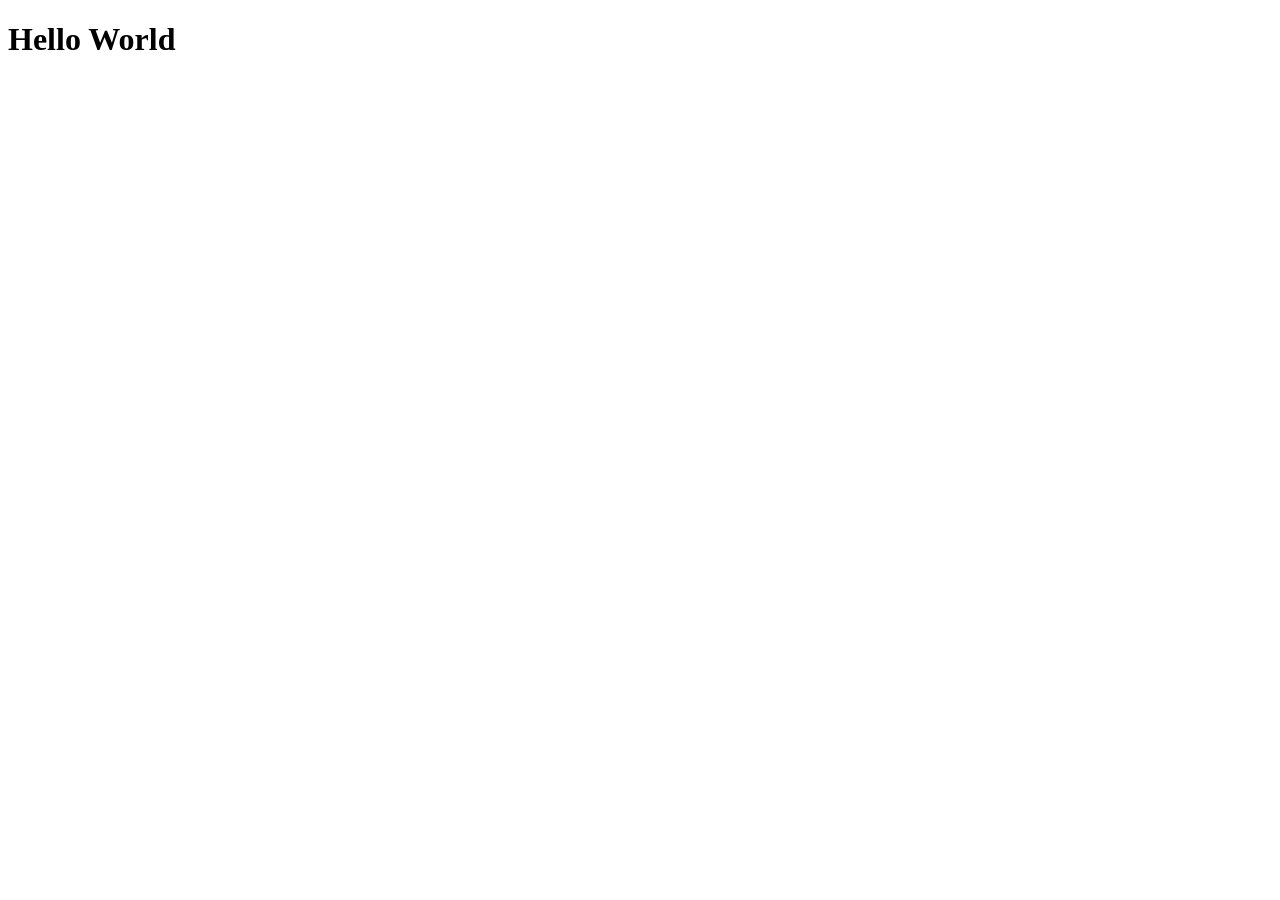
==== index.html @ dc23937b "github.io" ====
<!DOCTYPE html>
<html lang="en">
<head>
    <meta charset="UTF-8">
    <meta name="viewport" content="width=device-width, initial-scale=1.0">
    <title>Document</title>
</head>
<body>
    <h1>Hello World</h1>
</body>
</html>
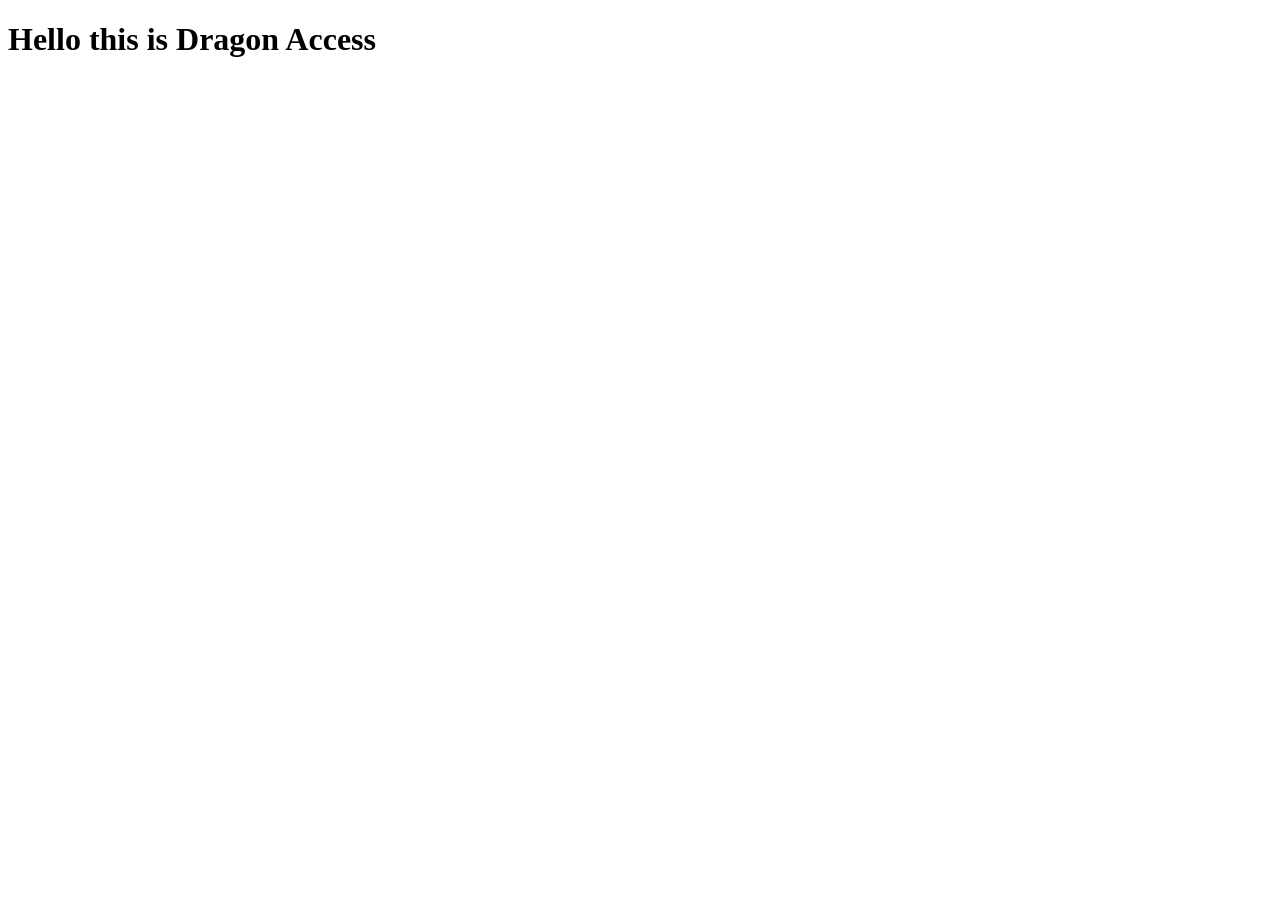
==== commit 41f536f6: "github.io" ====
--- a/index.html
+++ b/index.html
@@ -3,9 +3,9 @@
 <head>
     <meta charset="UTF-8">
     <meta name="viewport" content="width=device-width, initial-scale=1.0">
-    <title>Document</title>
+    <title>DragonJ</title>
 </head>
 <body>
-    <h1>Hello World</h1>
+    <h1>Hello this is Dragon Access</h1>
 </body>
 </html>
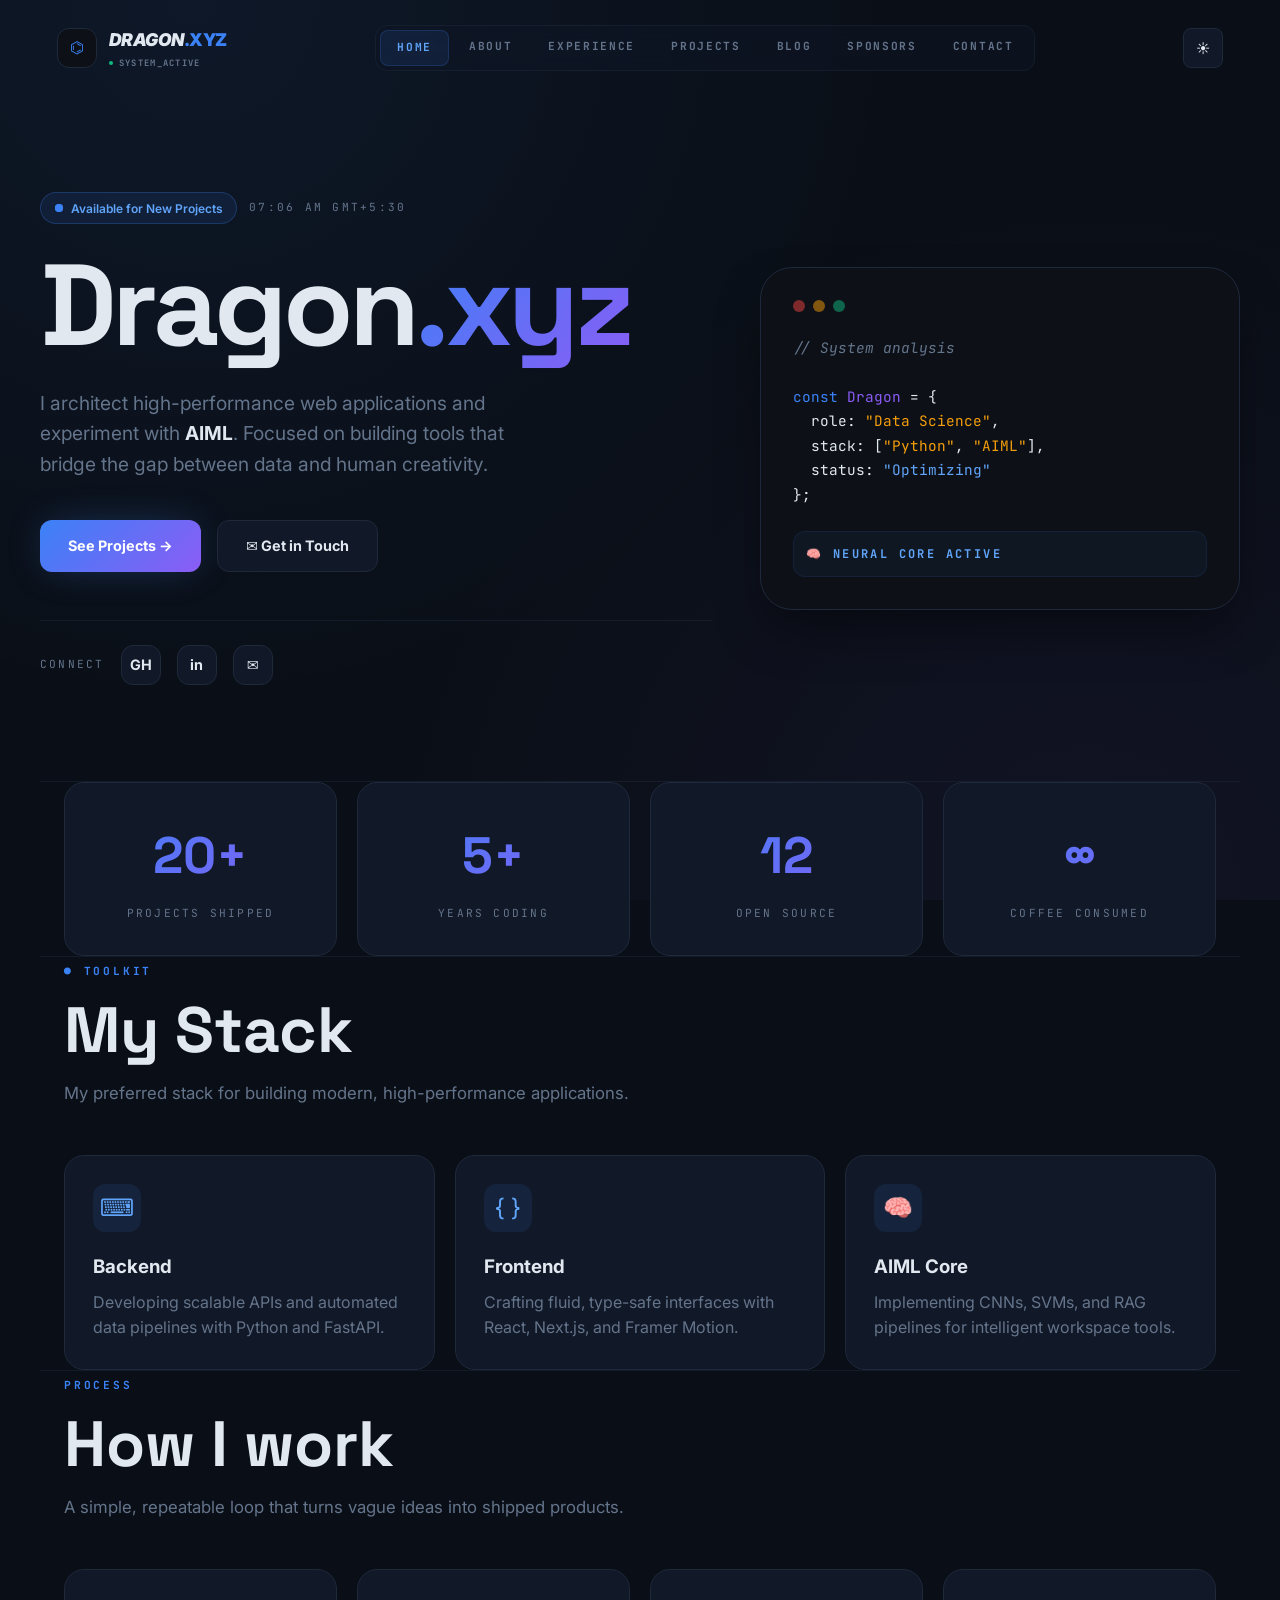
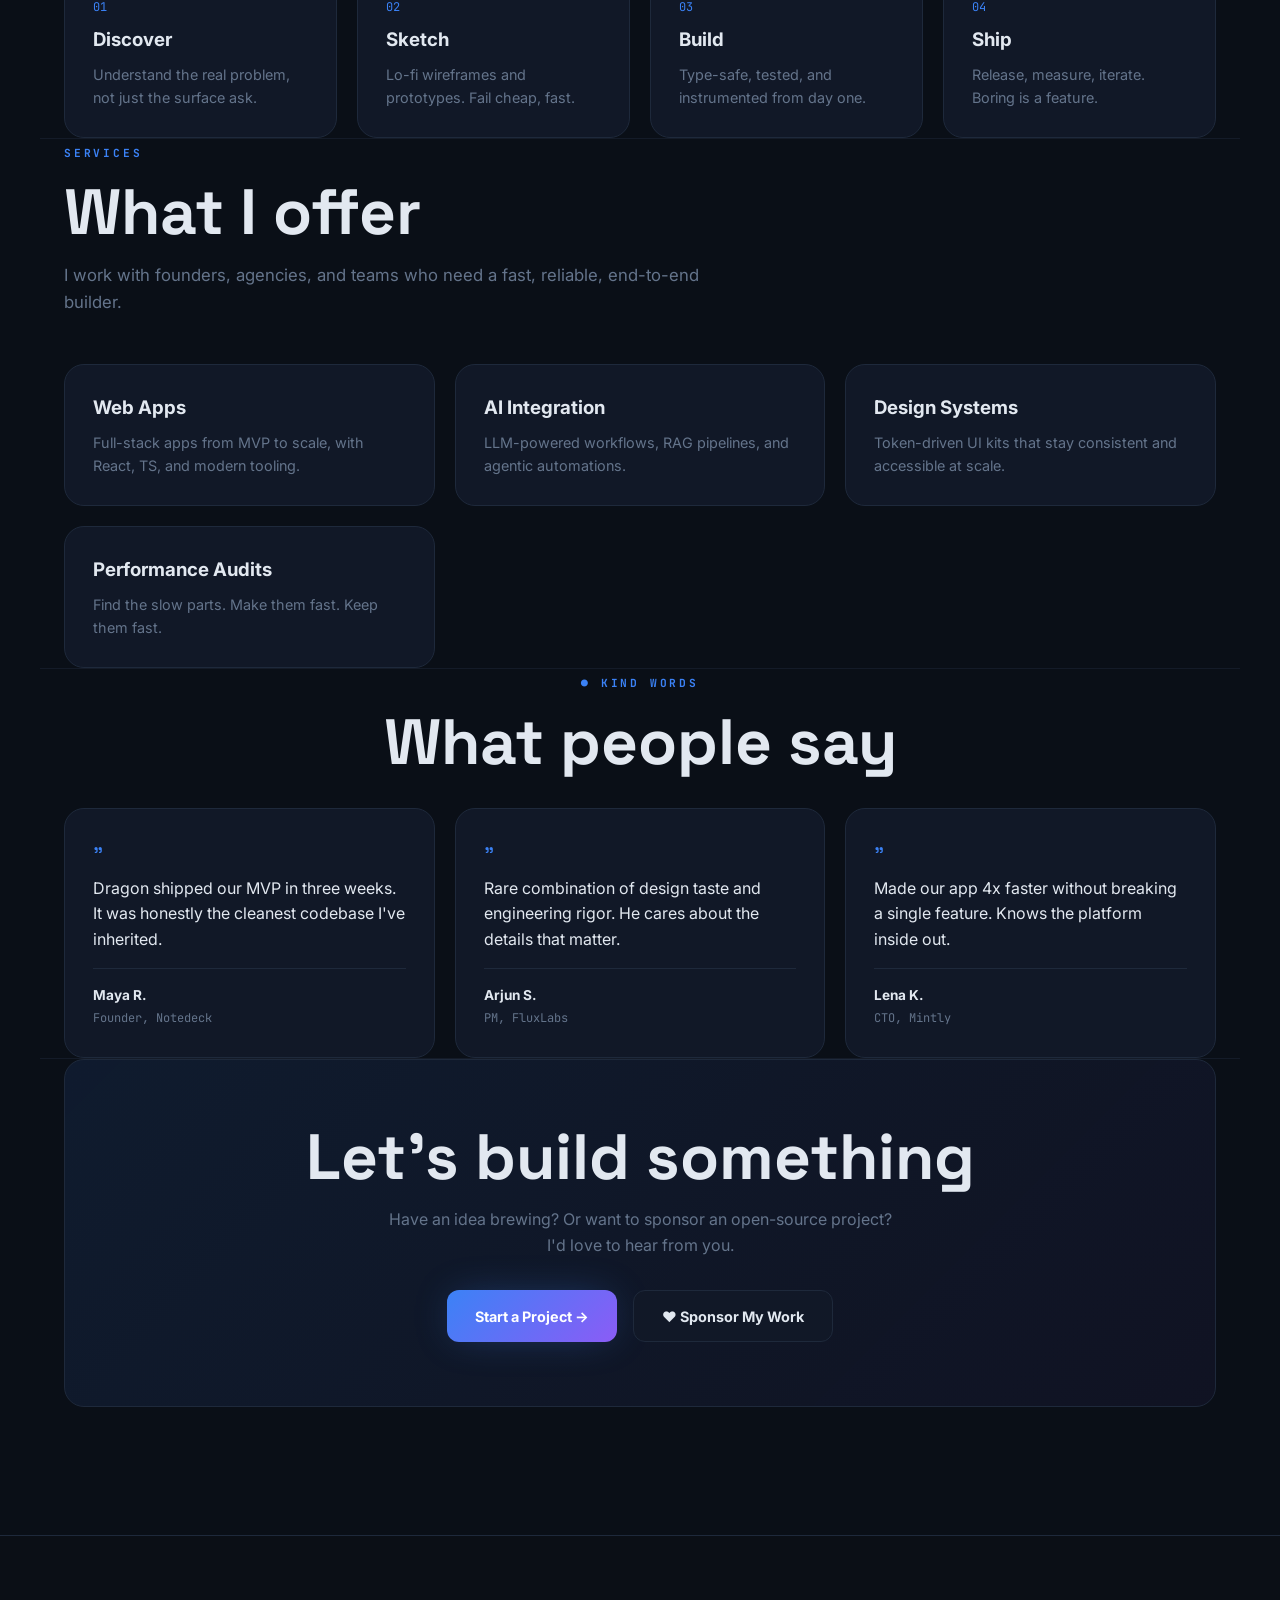
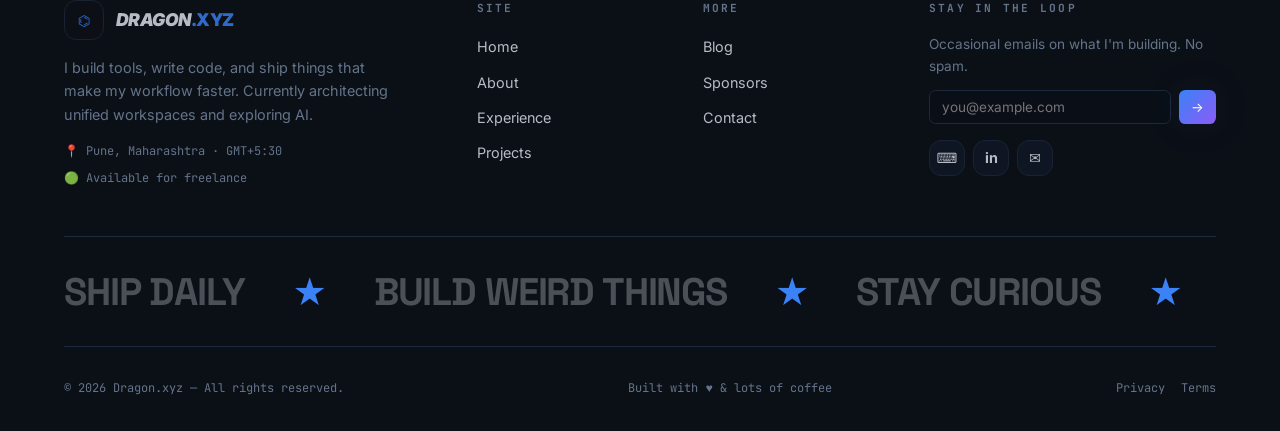
==== commit 1f2bd241: "updated" ====
--- a/index.html
+++ b/index.html
@@ -1,11 +1,133 @@
-<!DOCTYPE html>
-<html lang="en">
+<!doctype html>
+<html lang="en" class="dark">
 <head>
-    <meta charset="UTF-8">
-    <meta name="viewport" content="width=device-width, initial-scale=1.0">
-    <title>DragonJ</title>
+  <meta charset="UTF-8" />
+  <meta name="viewport" content="width=device-width, initial-scale=1" />
+  <title>Dragon.xyz — Coder · Creator · Hacker</title>
+  <meta name="description" content="Personal portfolio of a developer building tools, writing code, and shipping things." />
+  <link rel="preconnect" href="https://fonts.googleapis.com">
+  <link rel="preconnect" href="https://fonts.gstatic.com" crossorigin>
+  <link href="https://fonts.googleapis.com/css2?family=Inter:wght@400;500;600;700;900&family=JetBrains+Mono:wght@400;700&family=Space+Grotesk:wght@400;700;900&display=swap" rel="stylesheet">
+  <link rel="stylesheet" href="/styles.css" />
 </head>
 <body>
-    <h1>Hello this is Dragon Access</h1>
+  <main>
+    <!-- HERO -->
+    <section class="container hero">
+      <div class="hero-grid">
+        <div>
+          <div style="display:flex; align-items:center; gap:.75rem; margin-bottom:1.5rem">
+            <div class="live-pill"><span class="ping"></span> Available for New Projects</div>
+            <span class="font-mono" style="font-size:.7rem; color:var(--muted); text-transform:uppercase; letter-spacing:.2em" id="clock">— GMT+5:30</span>
+          </div>
+          <h1>Dragon<span class="text-gradient">.xyz</span></h1>
+          <p class="lead">I architect high-performance web applications and experiment with <strong style="color:var(--text)">AIML</strong>. Focused on building tools that bridge the gap between data and human creativity.</p>
+          <div class="hero-actions">
+            <a href="/clono/projects/" class="btn btn-primary">See Projects →</a>
+            <a href="/clono/contact/" class="btn">✉ Get in Touch</a>
+          </div>
+          <div style="display:flex; align-items:center; gap:1rem; padding-top:1.5rem; border-top:1px solid rgba(30,41,59,.5)">
+            <span class="font-mono" style="font-size:.7rem; color:var(--muted); text-transform:uppercase; letter-spacing:.2em">Connect</span>
+            <a href="https://github.com/DragonJ-Mj" class="btn" style="padding:.5rem; width:40px; height:40px; justify-content:center">GH</a>
+            <a href="https://linkedin.com/in/dragonmj" class="btn" style="padding:.5rem; width:40px; height:40px; justify-content:center">in</a>
+            <a href="mailto:imdragonmj@gmail.com" class="btn" style="padding:.5rem; width:40px; height:40px; justify-content:center">✉</a>
+          </div>
+        </div>
+
+        <div class="code-card">
+          <div class="code-dots"><span class="code-dot r"></span><span class="code-dot y"></span><span class="code-dot g"></span></div>
+          <div class="cmt">// System analysis</div><br>
+          <span class="kw">const</span> <span class="name">Dragon</span> = {<br>
+          &nbsp;&nbsp;role: <span class="str">"Data Science"</span>,<br>
+          &nbsp;&nbsp;stack: [<span class="str">"Python"</span>, <span class="str">"AIML"</span>],<br>
+          &nbsp;&nbsp;status: <span class="num">"Optimizing"</span><br>
+          };
+          <div style="margin-top:1.5rem; padding:.75rem; background:rgba(59,130,246,.05); border:1px solid rgba(59,130,246,.1); border-radius:.75rem; color:var(--accent-2); font-size:.75rem; text-transform:uppercase; letter-spacing:.2em; font-weight:700">
+            🧠 Neural Core Active
+          </div>
+        </div>
+      </div>
+    </section>
+
+    <!-- STATS -->
+    <section class="container">
+      <div class="grid grid-4">
+        <div class="card stat-card"><div class="stat-num">20+</div><div class="stat-label">Projects Shipped</div></div>
+        <div class="card stat-card"><div class="stat-num">5+</div><div class="stat-label">Years Coding</div></div>
+        <div class="card stat-card"><div class="stat-num">12</div><div class="stat-label">Open Source</div></div>
+        <div class="card stat-card"><div class="stat-num">∞</div><div class="stat-label">Coffee Consumed</div></div>
+      </div>
+    </section>
+
+    <!-- TOOLKIT -->
+    <section class="container">
+      <div class="section-label">● Toolkit</div>
+      <h2 class="section-title">My Stack</h2>
+      <p class="section-desc">My preferred stack for building modern, high-performance applications.</p>
+      <div class="grid grid-3">
+        <div class="card"><div class="tool-icon">⌨</div><h3>Backend</h3><p style="color:var(--muted); margin-top:.5rem">Developing scalable APIs and automated data pipelines with Python and FastAPI.</p></div>
+        <div class="card"><div class="tool-icon">{ }</div><h3>Frontend</h3><p style="color:var(--muted); margin-top:.5rem">Crafting fluid, type-safe interfaces with React, Next.js, and Framer Motion.</p></div>
+        <div class="card"><div class="tool-icon">🧠</div><h3>AIML Core</h3><p style="color:var(--muted); margin-top:.5rem">Implementing CNNs, SVMs, and RAG pipelines for intelligent workspace tools.</p></div>
+      </div>
+    </section>
+
+    <!-- PROCESS -->
+    <section class="container">
+      <div class="section-label">Process</div>
+      <h2 class="section-title">How I work</h2>
+      <p class="section-desc">A simple, repeatable loop that turns vague ideas into shipped products.</p>
+      <div class="grid grid-4">
+        <div class="card process-step"><div class="num">01</div><h3>Discover</h3><p style="color:var(--muted); margin-top:.5rem; font-size:.9rem">Understand the real problem, not just the surface ask.</p></div>
+        <div class="card process-step"><div class="num">02</div><h3>Sketch</h3><p style="color:var(--muted); margin-top:.5rem; font-size:.9rem">Lo-fi wireframes and prototypes. Fail cheap, fast.</p></div>
+        <div class="card process-step"><div class="num">03</div><h3>Build</h3><p style="color:var(--muted); margin-top:.5rem; font-size:.9rem">Type-safe, tested, and instrumented from day one.</p></div>
+        <div class="card process-step"><div class="num">04</div><h3>Ship</h3><p style="color:var(--muted); margin-top:.5rem; font-size:.9rem">Release, measure, iterate. Boring is a feature.</p></div>
+      </div>
+    </section>
+
+    <!-- SERVICES -->
+    <section class="container">
+      <div class="section-label">Services</div>
+      <h2 class="section-title">What I offer</h2>
+      <p class="section-desc">I work with founders, agencies, and teams who need a fast, reliable, end-to-end builder.</p>
+      <div class="grid grid-2">
+        <div class="card"><h3>Web Apps</h3><p style="color:var(--muted); margin-top:.5rem; font-size:.9rem">Full-stack apps from MVP to scale, with React, TS, and modern tooling.</p></div>
+        <div class="card"><h3>AI Integration</h3><p style="color:var(--muted); margin-top:.5rem; font-size:.9rem">LLM-powered workflows, RAG pipelines, and agentic automations.</p></div>
+        <div class="card"><h3>Design Systems</h3><p style="color:var(--muted); margin-top:.5rem; font-size:.9rem">Token-driven UI kits that stay consistent and accessible at scale.</p></div>
+        <div class="card"><h3>Performance Audits</h3><p style="color:var(--muted); margin-top:.5rem; font-size:.9rem">Find the slow parts. Make them fast. Keep them fast.</p></div>
+      </div>
+    </section>
+
+    <!-- TESTIMONIALS -->
+    <section class="container">
+      <div style="text-align:center">
+        <div class="section-label">● Kind Words</div>
+        <h2 class="section-title">What people say</h2>
+      </div>
+      <div class="grid grid-3" style="margin-top:2rem">
+        <div class="card"><p style="font-size:1.5rem; color:var(--accent); font-family:var(--font-display)">"</p><p>Dragon shipped our MVP in three weeks. It was honestly the cleanest codebase I've inherited.</p><p style="margin-top:1rem; padding-top:1rem; border-top:1px solid var(--border); font-size:.85rem"><strong>Maya R.</strong><br><span class="font-mono" style="color:var(--muted); font-size:.75rem">Founder, Notedeck</span></p></div>
+        <div class="card"><p style="font-size:1.5rem; color:var(--accent); font-family:var(--font-display)">"</p><p>Rare combination of design taste and engineering rigor. He cares about the details that matter.</p><p style="margin-top:1rem; padding-top:1rem; border-top:1px solid var(--border); font-size:.85rem"><strong>Arjun S.</strong><br><span class="font-mono" style="color:var(--muted); font-size:.75rem">PM, FluxLabs</span></p></div>
+        <div class="card"><p style="font-size:1.5rem; color:var(--accent); font-family:var(--font-display)">"</p><p>Made our app 4x faster without breaking a single feature. Knows the platform inside out.</p><p style="margin-top:1rem; padding-top:1rem; border-top:1px solid var(--border); font-size:.85rem"><strong>Lena K.</strong><br><span class="font-mono" style="color:var(--muted); font-size:.75rem">CTO, Mintly</span></p></div>
+      </div>
+    </section>
+
+    <!-- CTA -->
+    <section class="container">
+      <div class="card" style="text-align:center; padding:4rem 2rem; background:linear-gradient(135deg, rgba(59,130,246,.1), rgba(139,92,246,.05))">
+        <h2 class="section-title" style="margin-bottom:1rem">Let's build something</h2>
+        <p style="color:var(--muted); margin-bottom:2rem; max-width:520px; margin-left:auto; margin-right:auto">Have an idea brewing? Or want to sponsor an open-source project? I'd love to hear from you.</p>
+        <div style="display:flex; gap:1rem; justify-content:center; flex-wrap:wrap">
+          <a href="/clono/contact/" class="btn btn-primary">Start a Project →</a>
+          <a href="/clono/sponsors/" class="btn">♥ Sponsor My Work</a>
+        </div>
+      </div>
+    </section>
+  </main>
+
+  <script src="/script.js"></script>
+  <script>
+    mountChrome('/');
+    function tick(){const d=new Date();document.getElementById('clock').textContent = d.toLocaleTimeString([], {hour:'2-digit',minute:'2-digit'}) + ' GMT+5:30';}
+    tick(); setInterval(tick, 30000);
+  </script>
 </body>
-</html>+</html>
--- a/styles.css
+++ b/styles.css
@@ -0,0 +1,352 @@
+/* Dragon.xyz Clono — pure HTML/CSS/JS port */
+:root {
+  --bg: #0a0f17;
+  --bg-2: #0d1117;
+  --surface: #111827;
+  --surface-2: #1a2332;
+  --border: #1e293b;
+  --text: #e2e8f0;
+  --muted: #64748b;
+  --muted-2: #94a3b8;
+  --accent: #3b82f6;
+  --accent-2: #60a5fa;
+  --primary: #8b5cf6;
+  --pink: #ec4899;
+  --green: #10b981;
+  --amber: #f59e0b;
+  --red: #ef4444;
+  --radius: 0.75rem;
+  --font-sans: "Inter", system-ui, -apple-system, sans-serif;
+  --font-mono: "JetBrains Mono", "Space Mono", monospace;
+  --font-display: "Space Grotesk", system-ui, sans-serif;
+  --shadow-glow: 0 0 40px -10px rgba(59,130,246,0.4);
+}
+.light {
+  --bg: #f8fafc;
+  --bg-2: #ffffff;
+  --surface: #ffffff;
+  --surface-2: #f1f5f9;
+  --border: #e2e8f0;
+  --text: #0f172a;
+  --muted: #64748b;
+  --muted-2: #475569;
+}
+
+* { box-sizing: border-box; margin: 0; padding: 0; border-color: var(--border); }
+html { scroll-behavior: smooth; }
+body {
+  background: var(--bg);
+  color: var(--text);
+  font-family: var(--font-sans);
+  line-height: 1.6;
+  min-height: 100vh;
+  background-image:
+    radial-gradient(circle at 15% 0%, rgba(59,130,246,0.08), transparent 50%),
+    radial-gradient(circle at 85% 100%, rgba(139,92,246,0.06), transparent 50%);
+  background-attachment: fixed;
+}
+a { color: inherit; text-decoration: none; }
+img { max-width: 100%; display: block; }
+button { font-family: inherit; cursor: pointer; border: none; background: none; color: inherit; }
+input, textarea { font-family: inherit; }
+
+.container { max-width: 1200px; margin: 0 auto; padding: 0 1.5rem; }
+.font-mono { font-family: var(--font-mono); }
+.font-display { font-family: var(--font-display); font-weight: 700; letter-spacing: -0.025em; }
+.text-accent { color: var(--accent); }
+.text-muted { color: var(--muted); }
+.text-gradient {
+  background: linear-gradient(135deg, var(--accent), var(--primary));
+  -webkit-background-clip: text; background-clip: text; color: transparent;
+}
+
+/* ---------- Header ---------- */
+.header {
+  position: fixed; top: 0; left: 0; right: 0; z-index: 100;
+  padding: 1rem 1.5rem; transition: padding .3s;
+}
+.header.scrolled { padding: .5rem 1.5rem; }
+.header nav {
+  max-width: 1200px; margin: 0 auto;
+  display: flex; align-items: center; justify-content: space-between;
+  padding: .5rem 1rem; height: 64px;
+  border-radius: 1rem; border: 1px solid transparent;
+  transition: all .3s;
+}
+.header.scrolled nav,
+.header.menu-open nav {
+  background: rgba(13,17,23,.75); backdrop-filter: blur(16px);
+  border-color: var(--border);
+  box-shadow: 0 20px 50px -20px rgba(0,0,0,.5);
+}
+.brand { display: flex; align-items: center; gap: .75rem; }
+.brand-logo {
+  width: 40px; height: 40px; border-radius: .75rem;
+  background: var(--bg-2); border: 1px solid var(--border);
+  display: grid; place-items: center; font-weight: 900; color: var(--accent);
+  transition: transform .4s;
+}
+.brand:hover .brand-logo { transform: rotate(180deg); }
+.brand-text { font-weight: 900; font-size: 1.1rem; font-style: italic; text-transform: uppercase; letter-spacing: -0.03em; }
+.brand-text .dot { color: var(--accent); font-style: normal; }
+.brand-status { display: flex; align-items: center; gap: .35rem; margin-top: .15rem; font-size: .55rem; font-family: var(--font-mono); color: var(--muted); text-transform: uppercase; letter-spacing: .15em; font-weight: 700;}
+.brand-status .dot { width: 4px; height: 4px; border-radius: 50%; background: var(--green); animation: pulse 2s infinite; }
+@keyframes pulse { 50% { opacity: .4; } }
+
+.nav-links {
+  display: flex; gap: .25rem; padding: .25rem;
+  background: rgba(15,23,42,.4); backdrop-filter: blur(8px);
+  border: 1px solid rgba(30,41,59,.5); border-radius: .75rem;
+}
+.nav-links a {
+  padding: .5rem 1rem; font-size: .7rem; font-family: var(--font-mono);
+  font-weight: 700; text-transform: uppercase; letter-spacing: .15em;
+  color: var(--muted); border-radius: .5rem; transition: all .2s;
+}
+.nav-links a:hover { color: var(--text); background: rgba(30,41,59,.6); }
+.nav-links a.active { color: var(--accent-2); background: rgba(59,130,246,.1); border: 1px solid rgba(59,130,246,.2); }
+
+.header-actions { display: flex; align-items: center; gap: .75rem; }
+.theme-toggle {
+  width: 40px; height: 40px; border-radius: .5rem;
+  border: 1px solid var(--border); background: var(--surface);
+  display: grid; place-items: center; transition: all .2s;
+}
+.theme-toggle:hover { border-color: var(--accent); color: var(--accent); }
+.menu-btn {
+  display: none;
+  width: 40px; height: 40px; border-radius: .75rem;
+  background: var(--accent); color: white;
+  align-items: center; justify-content: center;
+}
+
+@media (max-width: 900px) {
+  .nav-links { display: none; }
+  .menu-btn { display: flex; }
+}
+
+.mobile-menu {
+  display: none; position: fixed; inset: 0; top: 80px; z-index: 90;
+  background: rgba(5,10,16,.85); backdrop-filter: blur(12px);
+  padding: 1rem;
+}
+.mobile-menu.open { display: block; }
+.mobile-menu-inner {
+  max-width: 600px; margin: 0 auto;
+  background: var(--bg-2); border: 1px solid var(--border);
+  border-radius: 2rem; padding: 1.5rem;
+}
+.mobile-menu a {
+  display: flex; padding: 1rem 1.5rem; border-radius: 1rem;
+  font-family: var(--font-mono); font-weight: 700;
+  text-transform: uppercase; letter-spacing: .15em; font-size: .85rem;
+  color: var(--muted); border: 1px solid transparent; transition: all .2s;
+}
+.mobile-menu a:hover { background: rgba(30,41,59,.5); color: var(--text); }
+.mobile-menu a.active { color: var(--accent-2); background: rgba(59,130,246,.1); border-color: rgba(59,130,246,.2); }
+
+/* ---------- Page ---------- */
+main { animation: pageIn .4s ease-out; padding-top: 8rem; padding-bottom: 4rem; min-height: 80vh; }
+@keyframes pageIn { from { opacity: 0; transform: translateY(8px);} to { opacity: 1; transform: none;} }
+
+.section-label { font-family: var(--font-mono); font-size: .7rem; font-weight: 700; letter-spacing: .25em; text-transform: uppercase; color: var(--accent); margin-bottom: 1rem; display: inline-flex; align-items: center; gap: .5rem; }
+.section-title { font-family: var(--font-display); font-size: clamp(2rem, 5vw, 4rem); margin-bottom: 1rem; line-height: 1.05; }
+.section-desc { color: var(--muted); font-size: 1.05rem; max-width: 640px; margin-bottom: 3rem; }
+
+.btn {
+  display: inline-flex; align-items: center; gap: .5rem;
+  padding: .85rem 1.75rem; border-radius: .75rem;
+  font-weight: 700; font-size: .9rem; transition: all .2s;
+  border: 1px solid var(--border); background: var(--surface);
+}
+.btn:hover { border-color: var(--accent); transform: translateY(-1px); }
+.btn-primary { background: linear-gradient(135deg, var(--accent), var(--primary)); border: none; color: white; box-shadow: var(--shadow-glow); }
+.btn-primary:hover { filter: brightness(1.1); }
+
+.card {
+  background: var(--surface); border: 1px solid var(--border);
+  border-radius: 1.25rem; padding: 1.75rem;
+  transition: all .3s;
+}
+.card:hover { border-color: rgba(59,130,246,.5); transform: translateY(-2px); box-shadow: var(--shadow-glow); }
+
+.tag {
+  display: inline-block; padding: .25rem .6rem;
+  font-family: var(--font-mono); font-size: .7rem;
+  font-weight: 700; text-transform: uppercase; letter-spacing: .1em;
+  background: rgba(59,130,246,.1); color: var(--accent-2);
+  border: 1px solid rgba(59,130,246,.2); border-radius: .35rem;
+}
+
+.grid { display: grid; gap: 1.25rem; }
+.grid-2 { grid-template-columns: repeat(auto-fit, minmax(280px, 1fr)); }
+.grid-3 { grid-template-columns: repeat(auto-fit, minmax(260px, 1fr)); }
+.grid-4 { grid-template-columns: repeat(auto-fit, minmax(220px, 1fr)); }
+
+/* ---------- Home ---------- */
+.hero { padding: 4rem 0 6rem; }
+.hero-grid { display: grid; grid-template-columns: 1.4fr 1fr; gap: 3rem; align-items: center; }
+@media (max-width: 900px) { .hero-grid { grid-template-columns: 1fr; } }
+.hero h1 { font-family: var(--font-display); font-size: clamp(3rem, 9vw, 7.5rem); line-height: 1; letter-spacing: -0.04em; margin: 1.5rem 0; }
+.hero p.lead { font-size: clamp(1rem, 1.5vw, 1.4rem); color: var(--muted); margin-bottom: 2.5rem; max-width: 520px; }
+.hero-actions { display: flex; flex-wrap: wrap; gap: 1rem; margin-bottom: 3rem; }
+.live-pill { display: inline-flex; align-items: center; gap: .5rem; padding: .35rem .85rem; border-radius: 999px; background: rgba(59,130,246,.1); border: 1px solid rgba(59,130,246,.25); color: var(--accent-2); font-size: .75rem; font-weight: 600; }
+.live-pill .ping { position: relative; width: 8px; height: 8px; }
+.live-pill .ping::before, .live-pill .ping::after { content: ''; position: absolute; inset: 0; border-radius: 50%; background: var(--accent); }
+.live-pill .ping::before { animation: ping 1.5s infinite; }
+@keyframes ping { 75%,100% { transform: scale(2.3); opacity: 0; } }
+
+.code-card {
+  background: var(--bg-2); border: 1px solid var(--border);
+  border-radius: 2rem; padding: 2rem; font-family: var(--font-mono);
+  font-size: .9rem; line-height: 1.7; box-shadow: 0 25px 50px -12px rgba(0,0,0,.5);
+  position: relative; overflow: hidden;
+}
+.code-card::before { content: ''; position: absolute; inset: -1px; background: linear-gradient(135deg, var(--accent), var(--primary)); opacity: .15; filter: blur(60px); z-index: -1; }
+.code-dots { display: flex; gap: .5rem; margin-bottom: 1.5rem; }
+.code-dot { width: 12px; height: 12px; border-radius: 50%; opacity: .5; }
+.code-dot.r{background:var(--red);}.code-dot.y{background:var(--amber);}.code-dot.g{background:var(--green);}
+.code-card .kw { color: var(--accent); }
+.code-card .name { color: var(--primary); }
+.code-card .str { color: var(--amber); }
+.code-card .num { color: var(--accent-2); }
+.code-card .cmt { color: var(--muted); font-style: italic; }
+
+/* Stats */
+.stat-card { text-align: center; padding: 2rem 1rem; }
+.stat-num { font-family: var(--font-display); font-size: clamp(2rem, 4vw, 3.5rem); font-weight: 900; background: linear-gradient(135deg, var(--accent), var(--primary)); -webkit-background-clip: text; background-clip: text; color: transparent; }
+.stat-label { font-family: var(--font-mono); font-size: .7rem; text-transform: uppercase; letter-spacing: .2em; color: var(--muted); margin-top: .5rem; }
+
+/* Toolkit / process */
+section { padding: 4rem 0; border-top: 1px solid rgba(30,41,59,.5); }
+section:first-of-type { border-top: none; }
+.tool-icon { width: 48px; height: 48px; border-radius: .75rem; background: rgba(59,130,246,.1); color: var(--accent-2); display: grid; place-items: center; margin-bottom: 1.25rem; font-size: 1.5rem; }
+.process-step .num { font-family: var(--font-mono); font-size: .75rem; color: var(--accent); margin-bottom: .5rem; }
+
+/* ---------- Footer ---------- */
+footer { border-top: 1px solid var(--border); margin-top: 4rem; padding: 4rem 0 2rem; background: rgba(13,17,23,.5); }
+.footer-grid { display: grid; grid-template-columns: 2fr 1fr 1fr 1.5fr; gap: 2.5rem; margin-bottom: 3rem; }
+@media (max-width: 800px) { .footer-grid { grid-template-columns: 1fr 1fr; } }
+.footer-grid h4 { font-family: var(--font-mono); font-size: .7rem; text-transform: uppercase; letter-spacing: .2em; color: var(--muted); margin-bottom: 1rem; }
+.footer-grid ul { list-style: none; }
+.footer-grid li { margin-bottom: .6rem; }
+.footer-grid a { color: var(--text); opacity: .8; font-size: .9rem; transition: color .2s; }
+.footer-grid a:hover { color: var(--accent); }
+.marquee {
+  border-top: 1px solid var(--border); border-bottom: 1px solid var(--border);
+  padding: 1.5rem 0; margin-bottom: 2rem; overflow: hidden;
+}
+.marquee-track {
+  display: flex; gap: 3rem; white-space: nowrap;
+  animation: marquee 30s linear infinite;
+  font-family: var(--font-display); font-size: clamp(1.5rem, 3vw, 3rem);
+  font-weight: 700; letter-spacing: -.03em;
+}
+.marquee-track span { color: rgba(226,232,240,.3); }
+.marquee-track .star { color: var(--accent); }
+@keyframes marquee { from{transform:translateX(0);} to{transform:translateX(-50%);} }
+.footer-bottom { display: flex; flex-wrap: wrap; gap: 1rem; justify-content: space-between; font-family: var(--font-mono); font-size: .75rem; color: var(--muted); }
+
+/* ---------- Forms ---------- */
+.field { margin-bottom: 1.25rem; }
+.field label { display: block; font-family: var(--font-mono); font-size: .7rem; text-transform: uppercase; letter-spacing: .15em; color: var(--muted); margin-bottom: .5rem; }
+.field input, .field textarea, .field select {
+  width: 100%; padding: .75rem 1rem;
+  background: var(--surface); color: var(--text);
+  border: 1px solid var(--border); border-radius: .5rem;
+  font-size: .95rem; outline: none; transition: border-color .2s;
+}
+.field input:focus, .field textarea:focus { border-color: var(--accent); box-shadow: 0 0 0 3px rgba(59,130,246,.2); }
+.field-row { display: grid; grid-template-columns: 1fr 1fr; gap: 1rem; }
+@media (max-width: 600px) { .field-row { grid-template-columns: 1fr; } }
+
+/* ---------- Blog ---------- */
+.blog-list { display: flex; flex-direction: column; gap: 1rem; }
+.blog-item {
+  display: grid; grid-template-columns: 1fr 2.5fr 1.2fr; gap: 2rem;
+  padding: 2rem; align-items: center;
+  background: rgba(255,255,255,.01); border: 1px solid rgba(255,255,255,.05);
+  border-radius: 2rem; transition: all .4s;
+}
+.blog-item:hover { border-color: rgba(59,130,246,.3); background: rgba(255,255,255,.03); }
+.blog-item h3 { font-size: clamp(1.25rem, 2.5vw, 2rem); font-style: italic; text-transform: uppercase; font-weight: 900; letter-spacing: -.03em; color: var(--text); }
+.blog-item:hover h3 { color: var(--accent-2); }
+@media (max-width: 800px) { .blog-item { grid-template-columns: 1fr; gap: .75rem; } }
+
+.prose { max-width: 760px; margin: 0 auto; font-size: 1.05rem; line-height: 1.75; }
+.prose > * + * { margin-top: 1.25rem; }
+.prose h2 { font-family: var(--font-display); font-size: 1.75rem; margin-top: 2.5rem; margin-bottom: .5rem; }
+.prose h3 { font-family: var(--font-display); font-size: 1.35rem; margin-top: 2rem; }
+.prose p { color: var(--muted-2); }
+.prose strong { color: var(--text); }
+.prose code { font-family: var(--font-mono); font-size: .9em; background: var(--surface); color: var(--accent-2); padding: .15rem .4rem; border-radius: .25rem; border: 1px solid var(--border); }
+.prose pre { background: var(--bg-2); border: 1px solid var(--border); border-radius: .75rem; padding: 1.25rem; overflow-x: auto; }
+.prose pre code { background: transparent; border: none; padding: 0; color: var(--text); }
+.prose blockquote { border-left: 3px solid var(--accent); padding: .5rem 1.25rem; font-style: italic; background: rgba(59,130,246,.05); border-radius: 0 .5rem .5rem 0; }
+.prose ul, .prose ol { padding-left: 1.5rem; color: var(--muted-2); }
+.prose li { margin: .35rem 0; }
+
+/* ---------- Sponsors flow ---------- */
+.tier-grid { display: grid; grid-template-columns: repeat(auto-fit, minmax(280px, 1fr)); gap: 1.5rem; }
+.tier-card { display: flex; flex-direction: column; padding: 2rem; border-radius: 1.5rem; border: 1px solid var(--border); background: var(--surface); transition: transform .2s; }
+.tier-card:hover { transform: translateY(-4px); }
+.tier-card.featured { border-color: rgba(236,72,153,.5); }
+.tier-icon { width: 56px; height: 56px; border-radius: 1rem; display: grid; place-items: center; font-size: 1.5rem; color: white; margin-bottom: 1.25rem; }
+.tier-icon.amber { background: linear-gradient(135deg, #fbbf24, #f97316); }
+.tier-icon.pink  { background: linear-gradient(135deg, #ec4899, #f43f5e); }
+.tier-icon.blue  { background: linear-gradient(135deg, #3b82f6, #8b5cf6); }
+.tier-card h3 { font-size: 1.35rem; margin-bottom: .5rem; }
+.tier-price { font-size: 2.5rem; font-weight: 900; margin: 1rem 0; }
+.tier-perks { list-style: none; flex: 1; margin-bottom: 1.5rem; }
+.tier-perks li { padding: .35rem 0; font-size: .9rem; }
+.tier-perks li::before { content: '▸ '; color: var(--accent); }
+
+.step-bar { display: flex; align-items: center; gap: .5rem; margin-bottom: 2rem; max-width: 600px; }
+.step-bar .step { display: flex; align-items: center; gap: .5rem; flex: 1; }
+.step-bar .num { width: 32px; height: 32px; border-radius: 50%; display: grid; place-items: center; font-size: .8rem; font-weight: 700; background: var(--surface); border: 1px solid var(--border); color: var(--muted); }
+.step-bar .step.active .num, .step-bar .step.done .num { background: var(--accent); color: white; border-color: var(--accent); }
+.step-bar .label { font-family: var(--font-mono); font-size: .7rem; text-transform: uppercase; letter-spacing: .15em; }
+.step-bar .bar { flex: 1; height: 1px; background: var(--border); }
+.step-bar .step.done + .step .bar { background: var(--accent); }
+
+.upi-box { background: var(--surface); border: 1px solid var(--border); border-radius: 1rem; padding: 1.25rem; }
+.upi-box .label { font-family: var(--font-mono); font-size: .7rem; color: var(--muted); text-transform: uppercase; }
+.upi-box code { font-size: 1.1rem; font-weight: 700; color: var(--text); }
+
+.points-list { display: flex; flex-direction: column; gap: .5rem; }
+.point-row { display: flex; gap: .5rem; }
+.point-row input { flex: 1; }
+.point-row button { padding: 0 .75rem; border: 1px solid var(--border); border-radius: .5rem; background: var(--surface); color: var(--red); }
+.add-point { margin-top: .5rem; padding: .5rem 1rem; border: 1px dashed var(--border); border-radius: .5rem; color: var(--accent); font-size: .85rem; width: 100%; }
+
+.hidden { display: none !important; }
+
+/* ---------- Timeline ---------- */
+.timeline { position: relative; padding-left: 2rem; }
+.timeline::before { content: ''; position: absolute; left: 0; top: 0; bottom: 0; width: 2px; background: var(--border); }
+.timeline-item { position: relative; padding-bottom: 3rem; }
+.timeline-item::before { content: ''; position: absolute; left: -2.4rem; top: .25rem; width: 8px; height: 8px; border: 1px solid var(--border); background: var(--bg); }
+.timeline-date { font-family: var(--font-mono); font-size: .7rem; color: var(--accent); text-transform: uppercase; letter-spacing: .2em; margin-bottom: .5rem; }
+.timeline-title { font-size: 1.5rem; font-weight: 900; font-style: italic; text-transform: uppercase; margin-bottom: .25rem; }
+.timeline-org { color: var(--muted); font-size: .9rem; margin-bottom: 1rem; }
+.timeline-points { list-style: none; padding-left: 1rem; border-left: 1px solid var(--border); }
+.timeline-points li { padding: .35rem 0; color: var(--muted-2); font-size: .9rem; }
+.timeline-points li::before { content: '▸ '; color: var(--accent); }
+
+/* ---------- Bento ---------- */
+.bento { display: grid; grid-template-columns: repeat(12, 1fr); gap: 1.5rem; }
+.bento > div { padding: 2rem; border-radius: 1.5rem; background: rgba(11,18,25,.5); border: 1px solid rgba(30,41,59,.5); }
+.bento .col-8 { grid-column: span 8; }
+.bento .col-7 { grid-column: span 7; }
+.bento .col-5 { grid-column: span 5; }
+.bento .col-4 { grid-column: span 4; }
+@media (max-width: 800px) { .bento > div { grid-column: span 12 !important; } }
+
+.skill { margin-bottom: 1.25rem; }
+.skill-bar { height: 4px; background: var(--surface); border-radius: 2px; overflow: hidden; }
+.skill-bar > div { height: 100%; background: var(--accent); box-shadow: 0 0 10px var(--accent); transition: width 1s; }
+
+.success {
+  text-align: center; padding: 4rem 1rem; max-width: 600px; margin: 0 auto;
+}
+.success .check { width: 80px; height: 80px; border-radius: 50%; background: var(--green); color: white; display: grid; place-items: center; font-size: 2.5rem; margin: 0 auto 1.5rem; }
